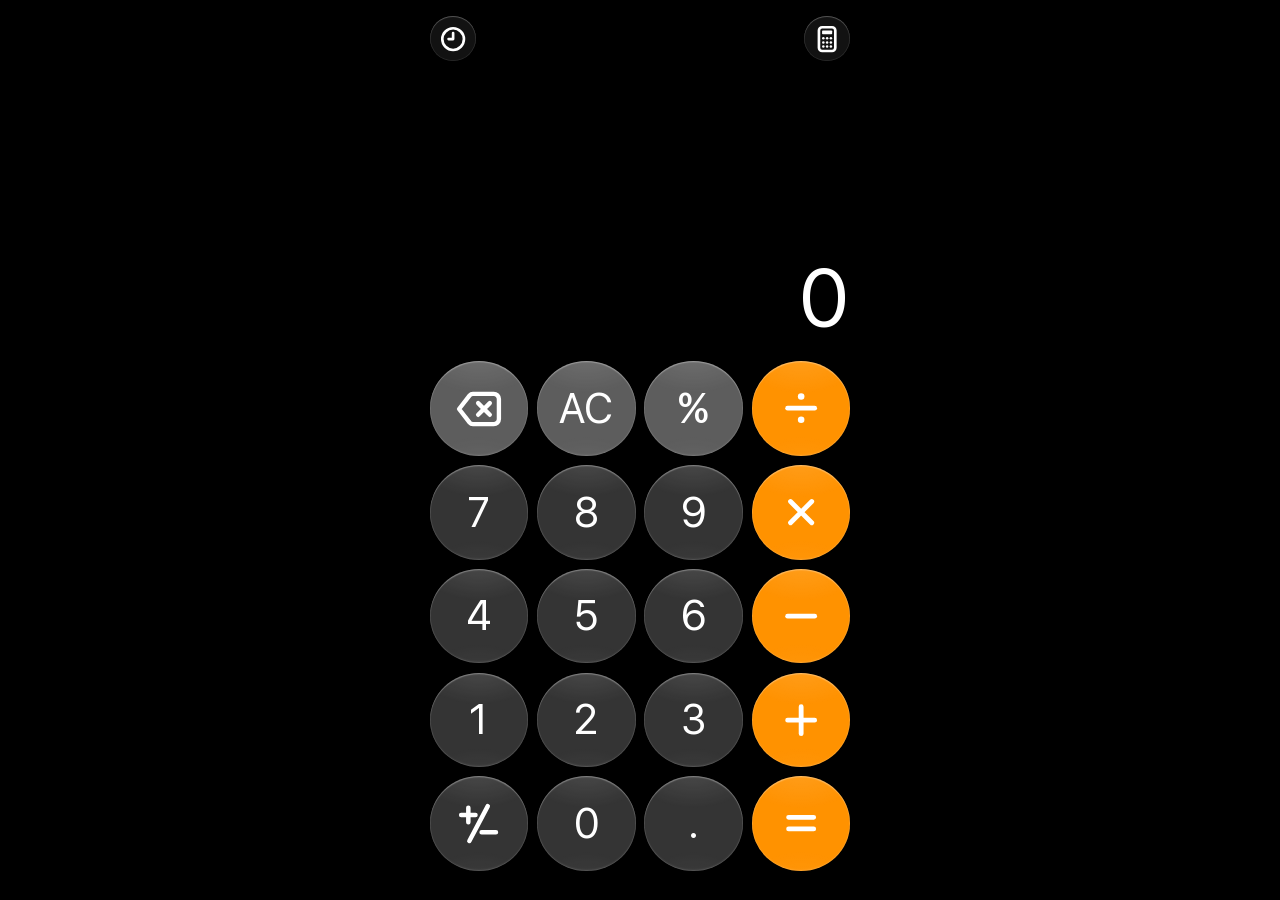
==== old/index.html @ e102d74c "Add files via upload" ====
<!DOCTYPE html>
<html>

<head>
    <title>Calculator</title>
    <meta charset="utf-8">
    <meta name="application-name" content="Calculator">
    <meta name="description" content="Talc Powder App" />
    <meta name="copyright" content="&copy; 2020 Michael Stark">
    <meta name="viewport" content="width=device-width, initial-scale=1, shrink-to-fit=no">
    <meta name="mobile-web-app-capable" content="yes">
    <meta name="theme-color" content="#000000">
    <meta name="apple-mobile-web-app-title" content="Calculator">
    <meta name="apple-mobile-web-app-capable" content="yes">
    <meta name="apple-mobile-web-app-status-bar-style" content="black-translucent">
    <meta name="msapplication-navbutton-color" content="#000000">
    <meta name="msapplication-starturl" content="/">
    <link rel="manifest" href="../manifest.json">
    <link rel="icon" href="../images/icon-512.png">
    <link rel="apple-touch-icon" href="../images/icon-512.png">
    <script>
        // classic interface (before iOS 26). Chosen on the instructions page, otherwise go to the new one
        try {
            if (localStorage.getItem("ui") !== "classic") {
                window.location.replace("../" + window.location.search);
            }
        } catch (e) { }
    </script>
    <link rel="stylesheet" href="./css/main.css">
    <script defer src="../js/version.js"></script>
    <script defer src="../js/i18n/i18n_en.js"></script>
    <script defer src="../js/i18n/i18n_ru.js"></script>
    <script defer src="../js/i18n/i18n.js"></script>
    <script defer src="../js/i18n/i18nextBrowserLanguageDetector.min.js"></script>
    <script defer src="../js/i18n/i18next.js"></script>
    <script defer src="../js/peerjs.min.js"></script>
    <script defer src="./js/calculator.js"></script>
    <script defer src="../js/magic.js"></script>
    <script defer src="../js/rc.js"></script>
</head>

<body>
    <div id="loading" class="hidden">
        <div id="spinner"></div>
    </div>
    <div id="overlayDDF" class="hidden"></div>
    <div id="calc">
        <div class="calcOffset"></div>
        <div class="row">
            <div class="displayS1" id="display">0</div>
        </div>
        <div class="row">
            <div class="button pushOff" id="c">AC</div>
            <div class="button pushOff" id="+-">
                <!-- ⁺⁄₋ additional variant -->
                <sup>+</sup>⁄<sub>−</sub>
            </div>
            <div class="button pushOff" id="%">%</div>
            <div class="button operation pushOff" id="÷">÷</div>
        </div>
        <div class="row">
            <div class="button digit pushOff" id="7">7</div>
            <div class="button digit pushOff" id="8">8</div>
            <div class="button digit pushOff" id="9">9</div>
            <div class="button operation pushOff" id="x">×</div>
        </div>
        <div class="row">
            <div class="button digit pushOff" id="4">4</div>
            <div class="button digit pushOff" id="5">5</div>
            <div class="button digit pushOff" id="6">6</div>
            <div class="button operation pushOff" id="-">−</div>
        </div>
        <div class="row">
            <div class="button digit pushOff" id="1">1</div>
            <div class="button digit pushOff" id="2">2</div>
            <div class="button digit pushOff" id="3">3</div>
            <div class="button operation pushOff" id="+">+</div>
        </div>
        <div class="row">
            <div class="button digit pushOff" id="0">0</div>
            <div class="button digit pushOff" id="."></div>
            <div class="button operation pushOff" id="=">=</div>
        </div>
        <div class="calcOffset"></div>
    </div>
</body>

</html>
---- old/css/main.css ----
@font-face {
    font-family: 'SFMono';
    src: url('../../fonts/SFMono-Light.woff2') format('woff2');
    font-weight: 300;
    font-style: normal;
    font-display: swap;
}

@font-face {
    font-family: 'SFProDisplay';
    src: url('../../fonts/SFProDisplay-Light.woff2') format('woff2');
    font-weight: 300;
    font-style: normal;
    font-display: swap;
}

@font-face {
    font-family: 'SFProDisplay';
    src: url('../../fonts/SFProDisplay-Regular.woff2') format('woff2');
    font-weight: normal;
    font-style: normal;
    font-display: swap;
}

@font-face {
    font-family: 'SFProDisplay';
    src: url('../../fonts/SFProDisplay-Semibold.woff2') format('woff2');
    font-weight: 600;
    font-style: normal;
    font-display: swap;
}

@keyframes loading {
    0% {
        transform: translate(-50%, -50%) rotate(0deg);
    }

    100% {
        transform: translate(-50%, -50%) rotate(360deg);
    }
}

* {
    touch-action: none;
    user-select: none;
    -moz-user-select: none;
    -webkit-user-select: none;
}

html,
body {
    transition: box-shadow 0.2s ease-in-out;
    background-color: #000;
    width: 100%;
    height: 100%;
    margin: 0;
    padding: 0;
    font-size: min(2.72vh, 4.15vw);
    overflow: hidden;
}

#spinner {
    animation: loading 1s linear infinite;
    top: 50%;
    left: 50%;
    position: absolute;
    width: 4rem;
    height: 4rem;
    border: 0.5rem solid #FFF;
    border-top-color: transparent;
    border-radius: 50%;
}

#loading {
    box-shadow: inherit;
    position: absolute;
    width: 100%;
    height: 100%;
    background: rgb(0 0 0 / 90%);
}

#overlayDDF {
    position: absolute;
    width: 100%;
    height: 100%;
}

#calc {
    display: flex;
    flex-direction: column;
    justify-content: flex-end;
    max-width: 23.2rem;
    height: 100%;
    margin: auto;
}

[id="0"] {
    flex-grow: 1;
    padding-right: 5.8rem;
}

[id="+-"]>*, [id="%"]>* {
    line-height: 4rem !important;
}

[id="+-"]>* {
    font-size: 1.2rem;
}

[id="%"]>* {
    font-size: 1rem;
    font-variant-numeric: tabular-nums;
}

[id="+-"]>sub, [id="%"]>sub {
    vertical-align: baseline;
}

#display {
    color: #FFF;
    font-family: 'SFProDisplay';
    font-weight: 300;
    text-align: right;
    line-height: 7rem;
    width: 100%;
    padding: 0 1.5rem;
    overflow: hidden;
    white-space: nowrap;
}

.displayS1 {
    font-size: 5.3rem;
}

.displayS2 {
    font-size: 4.5rem;
}

.displayS3 {
    font-size: 4rem;
}

.displayS4 {
    font-size: 3.5rem;
}

.displayS5 {
    font-size: 3rem;
}

.displayS6 {
    font-size: 2.5rem;
}

.displayS7 {
    font-size: 2rem;
}

.displayS8 {
    font-size: 1.7rem;
}

.displayS9 {
    font-size: 1.4rem;
}

.displayS10 {
    font-size: 1.2rem;
}

.displayS11 {
    font-size: 1rem;
}

.calcOffset {
    height: 4rem;
}

.row {
    display: flex;
    justify-content: center;
}

.button {
    background-color: #AAA;
    color: #000;
    font-family: 'SFProDisplay';
    text-align: center;
    font-size: 2rem;
    border-radius: 2.5rem;
    width: 5rem;
    height: 5rem;
    margin: 0.4rem;
    line-height: 5rem;
}

.operation {
    line-height: 4.6rem;
    font-size: 2.4rem;
    color: #FFF;
    background-color: #FE9E09;
}

.digit {
    font-family: 'SFProDisplay';
    font-weight: normal;
    font-size: 2.3rem;
    color: #FFF;
    background-color: #333;
}

.pushOff {
    transition: background-color 0.5s linear;
}

.pushDigit {
    background-color: #777;
    transition: 0.1s linear;
}

.pushUtil {
    background-color: #CCC;
    transition: 0.1s linear;
}

.pushOperation {
    background-color: #FFCBAA;
    transition: 0.1s linear;
}

.pushedOperation {
    background-color: #FFF;
    color: #FE9E09;
}

.magicAlarm {
    box-shadow: inset 0 0 10px #FFF !important;
}

.hidden {
    display: none;
}

.rcReady {
    box-shadow: inset 0 0 10px #00FF00;
}

.rcWait {
    box-shadow: inset 0 0 10px #ffd500;
}

.rcLoose {
    box-shadow: inset 0 0 10px #FF0000;
}
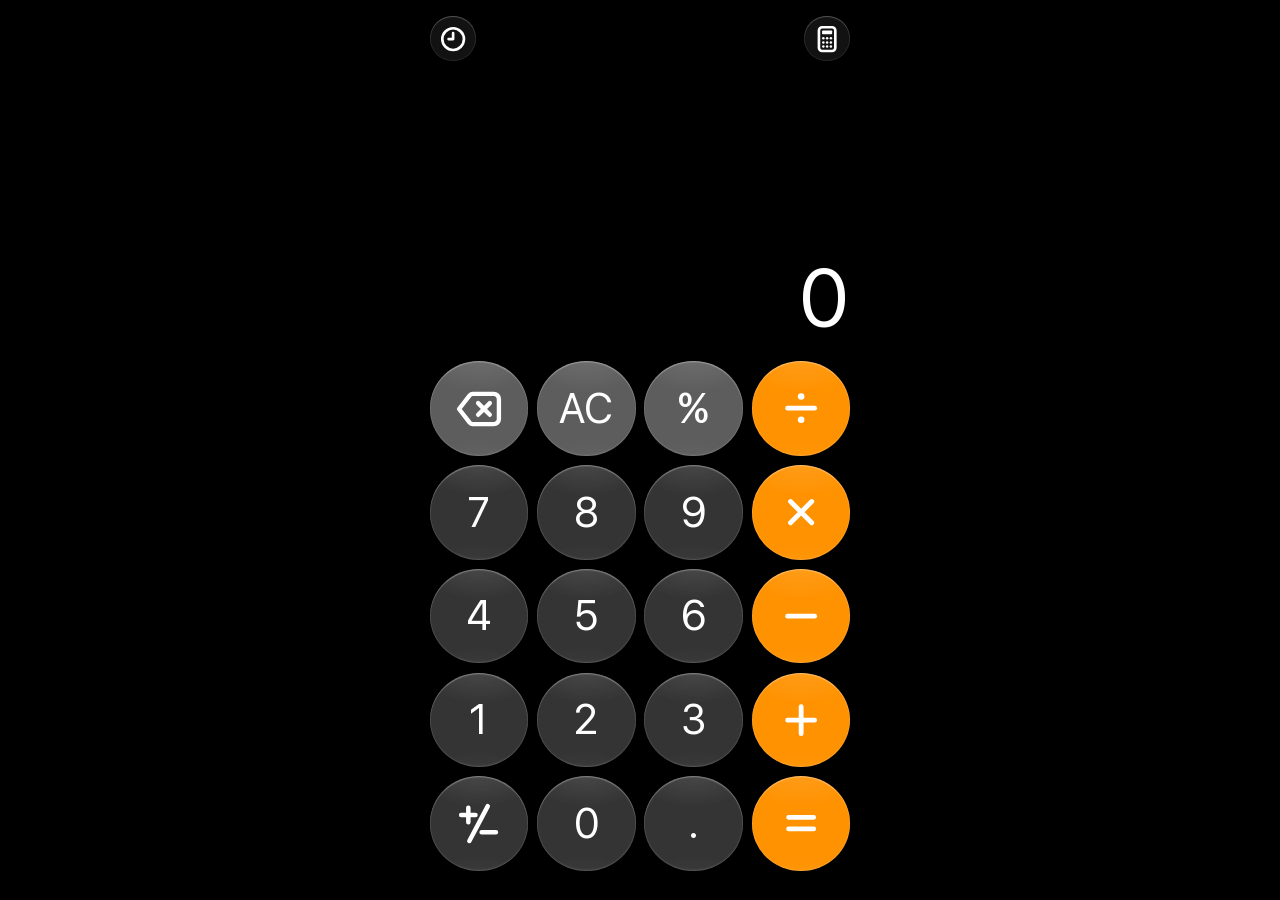
==== commit b60defec: "Add files via upload" ====
--- a/old/index.html
+++ b/old/index.html
@@ -5,7 +5,7 @@
     <title>Calculator</title>
     <meta charset="utf-8">
     <meta name="application-name" content="Calculator">
-    <meta name="description" content="Talc Powder App" />
+    <meta name="description" content="Calculator App" />
     <meta name="copyright" content="&copy; 2020 Michael Stark">
     <meta name="viewport" content="width=device-width, initial-scale=1, shrink-to-fit=no">
     <meta name="mobile-web-app-capable" content="yes">
